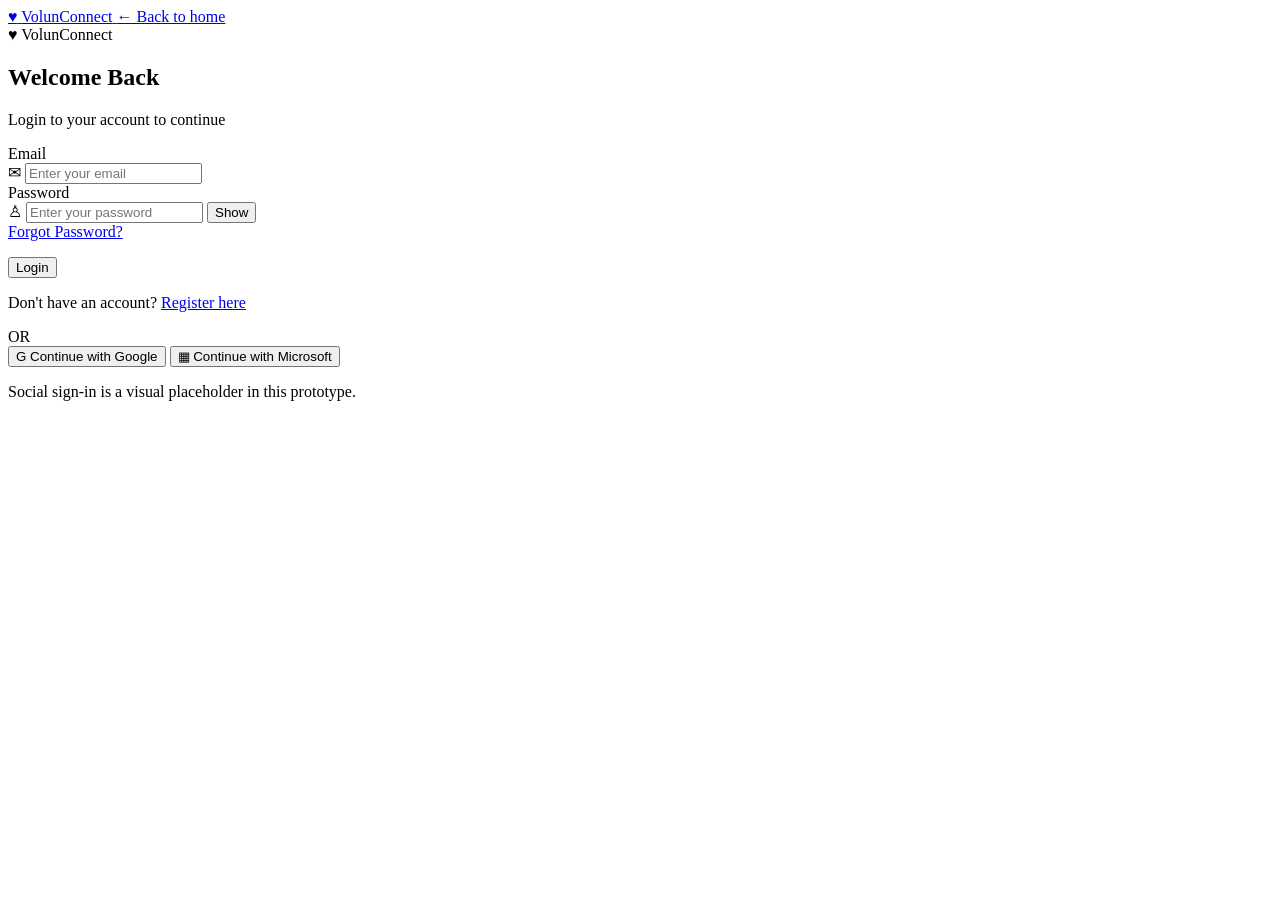
==== admin-applications.html @ 62a3d084 "Add files via upload" ====
<!DOCTYPE html>
<html lang="en">
<head>
  <meta charset="UTF-8">
  <meta name="viewport" content="width=device-width, initial-scale=1.0">
  <title>Manage Applications | VolunConnect</title>
  <link rel="icon" href="https://api.iconify.design/lucide/clipboard-check.svg?color=%237c3aed" type="image/svg+xml">

  <link rel="stylesheet" href="css/style.css">
  <link rel="stylesheet" href="css/dashboard.css">
  <link rel="stylesheet" href="css/admin.css">

  <script src="storage.js" defer></script>
  <script src="script.js" defer></script>
</head>

<body class="dashboard-body admin-dashboard">
  <div class="dashboard-layout">
    <aside class="sidebar" id="admin-sidebar">
      <a href="index.html" class="brand sidebar-brand">
        <span class="brand-icon" aria-hidden="true">♥</span>
        <span>VolunConnect</span>
      </a>

      <p class="sidebar-label">ADMINISTRATION</p>

      <nav class="sidebar-nav" aria-label="Admin navigation">
        <a href="admin.html" class="sidebar-link">▦ Dashboard</a>
        <a href="manage-volunteers.html" class="sidebar-link">♙ Manage Volunteers</a>
        <a href="manage-events.html" class="sidebar-link">▤ Manage Events</a>
        <a href="admin-applications.html" class="sidebar-link active">▧ Applications</a>
        <a href="reports.html" class="sidebar-link">▥ Reports</a>
        <a href="notifications.html" class="sidebar-link">♧ Notifications</a>
      </nav>

      <div class="sidebar-bottom">
        <a href="login.html" class="sidebar-link" data-logout>↪ Logout</a>
      </div>
    </aside>

    <main class="dashboard-main">
      <header class="dashboard-topbar">
        <button
          type="button"
          class="sidebar-toggle"
          id="admin-menu-toggle"
          aria-label="Toggle sidebar"
          aria-controls="admin-sidebar"
          aria-expanded="false"
        >☰</button>
        <div class="topbar-spacer"></div>
        <span id="admin-name">Administrator</span>
      </header>

      <div class="dashboard-content">
        <section class="dashboard-section">
          <h1>Volunteer Applications</h1>
          <p>Review applications submitted for all volunteer events.</p>
        </section>

        <section class="dashboard-stats admin-stats">
          <article class="metric-card">
            <div>
              <span class="metric-label">Total Applications</span>
              <strong class="metric-value" id="all-applications-total">0</strong>
            </div>
          </article>

          <article class="metric-card">
            <div>
              <span class="metric-label">Pending</span>
              <strong class="metric-value" id="all-applications-pending">0</strong>
            </div>
          </article>

          <article class="metric-card">
            <div>
              <span class="metric-label">Approved</span>
              <strong class="metric-value" id="all-applications-approved">0</strong>
            </div>
          </article>

          <article class="metric-card">
            <div>
              <span class="metric-label">Rejected</span>
              <strong class="metric-value" id="all-applications-rejected">0</strong>
            </div>
          </article>
        </section>

        <section class="dashboard-section">
          <div class="dashboard-section-heading">
            <div>
              <h2>All Applications</h2>
              <p>Approve or reject applications that are awaiting review.</p>
            </div>
          </div>

          <div class="table-wrapper">
            <table class="data-table">
              <thead>
                <tr>
                  <th>Volunteer</th>
                  <th>Event</th>
                  <th>Applied On</th>
                  <th>Status</th>
                  <th>Actions</th>
                </tr>
              </thead>
              <tbody id="admin-all-applications">
                <tr>
                  <td colspan="5">Loading applications...</td>
                </tr>
              </tbody>
            </table>
          </div>

          <p id="admin-applications-message" role="status" aria-live="polite"></p>
        </section>
      </div>

      <footer class="dashboard-footer">
        <p>© <span id="current-year"></span> VolunConnect</p>
      </footer>
    </main>
  </div>
</body>
</html>
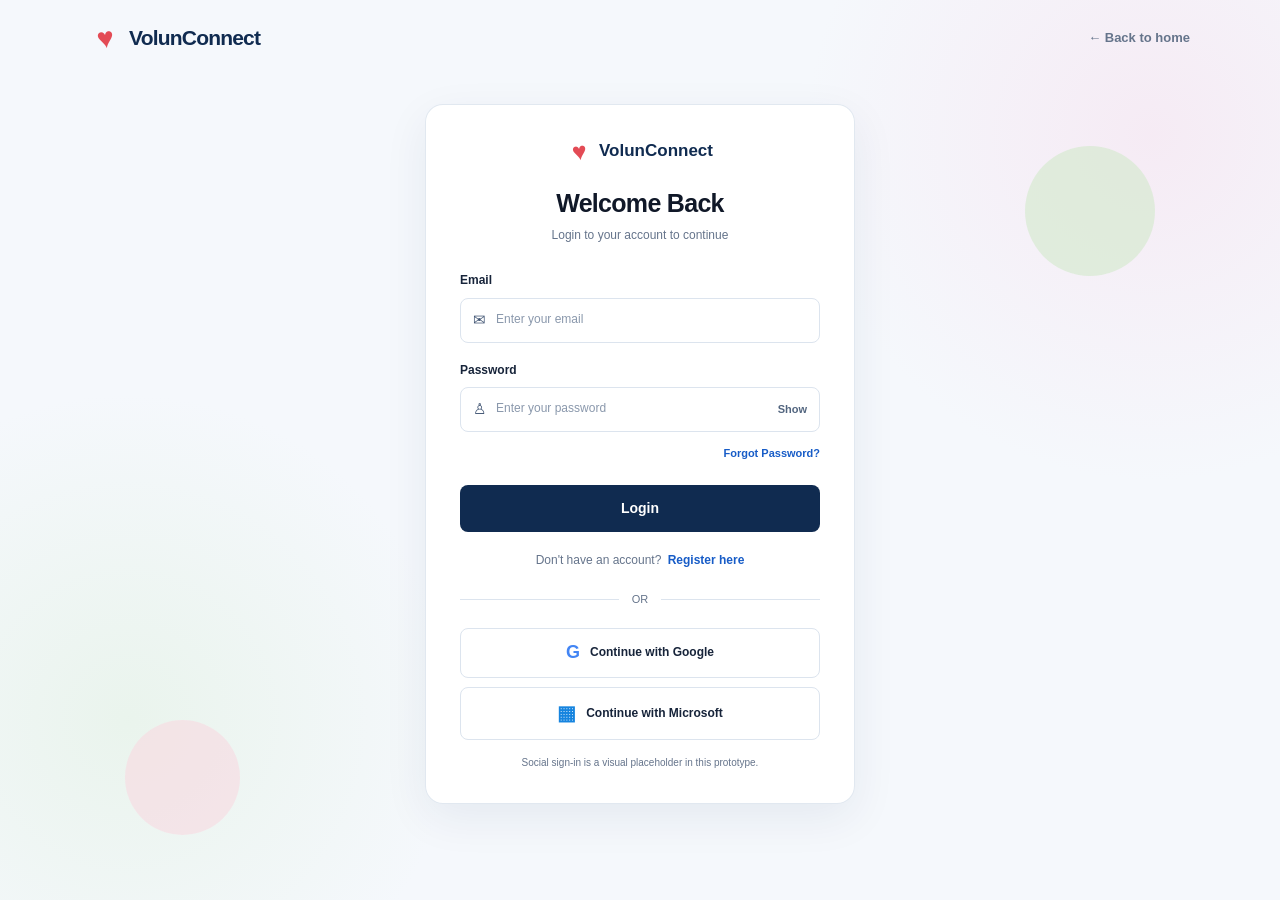
==== commit 9db50595: "Initial commit - VolunConnect project" ====
--- a/admin-applications.html
+++ b/admin-applications.html
@@ -1,129 +1,129 @@
-
-<!DOCTYPE html>
-<html lang="en">
-<head>
-  <meta charset="UTF-8">
-  <meta name="viewport" content="width=device-width, initial-scale=1.0">
-  <title>Manage Applications | VolunConnect</title>
-  <link rel="icon" href="https://api.iconify.design/lucide/clipboard-check.svg?color=%237c3aed" type="image/svg+xml">
-
-  <link rel="stylesheet" href="css/style.css">
-  <link rel="stylesheet" href="css/dashboard.css">
-  <link rel="stylesheet" href="css/admin.css">
-
-  <script src="storage.js" defer></script>
-  <script src="script.js" defer></script>
-</head>
-
-<body class="dashboard-body admin-dashboard">
-  <div class="dashboard-layout">
-    <aside class="sidebar" id="admin-sidebar">
-      <a href="index.html" class="brand sidebar-brand">
-        <span class="brand-icon" aria-hidden="true">♥</span>
-        <span>VolunConnect</span>
-      </a>
-
-      <p class="sidebar-label">ADMINISTRATION</p>
-
-      <nav class="sidebar-nav" aria-label="Admin navigation">
-        <a href="admin.html" class="sidebar-link">▦ Dashboard</a>
-        <a href="manage-volunteers.html" class="sidebar-link">♙ Manage Volunteers</a>
-        <a href="manage-events.html" class="sidebar-link">▤ Manage Events</a>
-        <a href="admin-applications.html" class="sidebar-link active">▧ Applications</a>
-        <a href="reports.html" class="sidebar-link">▥ Reports</a>
-        <a href="notifications.html" class="sidebar-link">♧ Notifications</a>
-      </nav>
-
-      <div class="sidebar-bottom">
-        <a href="login.html" class="sidebar-link" data-logout>↪ Logout</a>
-      </div>
-    </aside>
-
-    <main class="dashboard-main">
-      <header class="dashboard-topbar">
-        <button
-          type="button"
-          class="sidebar-toggle"
-          id="admin-menu-toggle"
-          aria-label="Toggle sidebar"
-          aria-controls="admin-sidebar"
-          aria-expanded="false"
-        >☰</button>
-        <div class="topbar-spacer"></div>
-        <span id="admin-name">Administrator</span>
-      </header>
-
-      <div class="dashboard-content">
-        <section class="dashboard-section">
-          <h1>Volunteer Applications</h1>
-          <p>Review applications submitted for all volunteer events.</p>
-        </section>
-
-        <section class="dashboard-stats admin-stats">
-          <article class="metric-card">
-            <div>
-              <span class="metric-label">Total Applications</span>
-              <strong class="metric-value" id="all-applications-total">0</strong>
-            </div>
-          </article>
-
-          <article class="metric-card">
-            <div>
-              <span class="metric-label">Pending</span>
-              <strong class="metric-value" id="all-applications-pending">0</strong>
-            </div>
-          </article>
-
-          <article class="metric-card">
-            <div>
-              <span class="metric-label">Approved</span>
-              <strong class="metric-value" id="all-applications-approved">0</strong>
-            </div>
-          </article>
-
-          <article class="metric-card">
-            <div>
-              <span class="metric-label">Rejected</span>
-              <strong class="metric-value" id="all-applications-rejected">0</strong>
-            </div>
-          </article>
-        </section>
-
-        <section class="dashboard-section">
-          <div class="dashboard-section-heading">
-            <div>
-              <h2>All Applications</h2>
-              <p>Approve or reject applications that are awaiting review.</p>
-            </div>
-          </div>
-
-          <div class="table-wrapper">
-            <table class="data-table">
-              <thead>
-                <tr>
-                  <th>Volunteer</th>
-                  <th>Event</th>
-                  <th>Applied On</th>
-                  <th>Status</th>
-                  <th>Actions</th>
-                </tr>
-              </thead>
-              <tbody id="admin-all-applications">
-                <tr>
-                  <td colspan="5">Loading applications...</td>
-                </tr>
-              </tbody>
-            </table>
-          </div>
-
-          <p id="admin-applications-message" role="status" aria-live="polite"></p>
-        </section>
-      </div>
-
-      <footer class="dashboard-footer">
-        <p>© <span id="current-year"></span> VolunConnect</p>
-      </footer>
-    </main>
-  </div>
-</body>
-</html>
+
+<!DOCTYPE html>
+<html lang="en">
+<head>
+  <meta charset="UTF-8">
+  <meta name="viewport" content="width=device-width, initial-scale=1.0">
+  <title>Manage Applications | VolunConnect</title>
+  <link rel="icon" href="https://api.iconify.design/lucide/clipboard-check.svg?color=%237c3aed" type="image/svg+xml">
+
+  <link rel="stylesheet" href="css/style.css">
+  <link rel="stylesheet" href="css/dashboard.css">
+  <link rel="stylesheet" href="css/admin.css">
+
+  <script src="storage.js" defer></script>
+  <script src="script.js" defer></script>
+</head>
+
+<body class="dashboard-body admin-dashboard">
+  <div class="dashboard-layout">
+    <aside class="sidebar" id="admin-sidebar">
+      <a href="index.html" class="brand sidebar-brand">
+        <span class="brand-icon" aria-hidden="true">♥</span>
+        <span>VolunConnect</span>
+      </a>
+
+      <p class="sidebar-label">ADMINISTRATION</p>
+
+      <nav class="sidebar-nav" aria-label="Admin navigation">
+        <a href="admin.html" class="sidebar-link">▦ Dashboard</a>
+        <a href="manage-volunteers.html" class="sidebar-link">♙ Manage Volunteers</a>
+        <a href="manage-events.html" class="sidebar-link">▤ Manage Events</a>
+        <a href="admin-applications.html" class="sidebar-link active">▧ Applications</a>
+        <a href="reports.html" class="sidebar-link">▥ Reports</a>
+        <a href="notifications.html" class="sidebar-link">♧ Notifications</a>
+      </nav>
+
+      <div class="sidebar-bottom">
+        <a href="login.html" class="sidebar-link" data-logout>↪ Logout</a>
+      </div>
+    </aside>
+
+    <main class="dashboard-main">
+      <header class="dashboard-topbar">
+        <button
+          type="button"
+          class="sidebar-toggle"
+          id="admin-menu-toggle"
+          aria-label="Toggle sidebar"
+          aria-controls="admin-sidebar"
+          aria-expanded="false"
+        >☰</button>
+        <div class="topbar-spacer"></div>
+        <span id="admin-name">Administrator</span>
+      </header>
+
+      <div class="dashboard-content">
+        <section class="dashboard-section">
+          <h1>Volunteer Applications</h1>
+          <p>Review applications submitted for all volunteer events.</p>
+        </section>
+
+        <section class="dashboard-stats admin-stats">
+          <article class="metric-card">
+            <div>
+              <span class="metric-label">Total Applications</span>
+              <strong class="metric-value" id="all-applications-total">0</strong>
+            </div>
+          </article>
+
+          <article class="metric-card">
+            <div>
+              <span class="metric-label">Pending</span>
+              <strong class="metric-value" id="all-applications-pending">0</strong>
+            </div>
+          </article>
+
+          <article class="metric-card">
+            <div>
+              <span class="metric-label">Approved</span>
+              <strong class="metric-value" id="all-applications-approved">0</strong>
+            </div>
+          </article>
+
+          <article class="metric-card">
+            <div>
+              <span class="metric-label">Rejected</span>
+              <strong class="metric-value" id="all-applications-rejected">0</strong>
+            </div>
+          </article>
+        </section>
+
+        <section class="dashboard-section">
+          <div class="dashboard-section-heading">
+            <div>
+              <h2>All Applications</h2>
+              <p>Approve or reject applications that are awaiting review.</p>
+            </div>
+          </div>
+
+          <div class="table-wrapper">
+            <table class="data-table">
+              <thead>
+                <tr>
+                  <th>Volunteer</th>
+                  <th>Event</th>
+                  <th>Applied On</th>
+                  <th>Status</th>
+                  <th>Actions</th>
+                </tr>
+              </thead>
+              <tbody id="admin-all-applications">
+                <tr>
+                  <td colspan="5">Loading applications...</td>
+                </tr>
+              </tbody>
+            </table>
+          </div>
+
+          <p id="admin-applications-message" role="status" aria-live="polite"></p>
+        </section>
+      </div>
+
+      <footer class="dashboard-footer">
+        <p>© <span id="current-year"></span> VolunConnect</p>
+      </footer>
+    </main>
+  </div>
+</body>
+</html>
--- a/css/style.css
+++ b/css/style.css
@@ -0,0 +1,1556 @@
+
+/* =========================================
+   1. DESIGN VARIABLES AND RESET
+========================================= */
+
+:root {
+  --primary: #102b50;
+  --primary-dark: #0a1f3c;
+  --primary-light: #e9f1fb;
+
+  --background: #ffffff;
+  --background-soft: #f6f8fc;
+  --surface: #ffffff;
+
+  --text: #17243a;
+  --text-muted: #65748b;
+
+  --border: #dce4ee;
+
+  --green: #198754;
+  --green-soft: #e5f6e9;
+
+  --purple: #6554d9;
+  --purple-soft: #eeeaff;
+
+  --orange: #c77818;
+  --orange-soft: #fff0db;
+
+  --radius-sm: 8px;
+  --radius-md: 14px;
+  --radius-lg: 24px;
+
+  --shadow-card: 0 8px 28px rgba(16, 43, 80, 0.06);
+  --shadow-hover: 0 14px 35px rgba(16, 43, 80, 0.12);
+
+  --container-width: 1200px;
+}
+
+* {
+  box-sizing: border-box;
+}
+
+html {
+  scroll-behavior: smooth;
+  scroll-padding-top: 90px;
+}
+
+body {
+  margin: 0;
+  font-family: "DM Sans", Arial, sans-serif;
+  font-size: 15px;
+  line-height: 1.65;
+  color: var(--text);
+  background: var(--background);
+}
+
+img {
+  display: block;
+  max-width: 100%;
+}
+
+a {
+  color: inherit;
+  text-decoration: none;
+}
+
+button {
+  font: inherit;
+}
+
+button,
+a {
+  -webkit-tap-highlight-color: transparent;
+}
+
+button:focus-visible,
+a:focus-visible {
+  outline: 3px solid #6ca7ff;
+  outline-offset: 4px;
+}
+
+h1,
+h2,
+h3,
+p {
+  margin-top: 0;
+}
+
+h1,
+h2,
+h3 {
+  font-family: "Manrope", Arial, sans-serif;
+  line-height: 1.25;
+}
+
+p {
+  color: var(--text-muted);
+}
+
+.container {
+  width: min(var(--container-width), 90%);
+  margin-inline: auto;
+}
+
+.section {
+  padding-block: 90px;
+}
+
+
+/* =========================================
+   2. BUTTONS
+========================================= */
+
+.btn {
+  display: inline-flex;
+  align-items: center;
+  justify-content: center;
+  gap: 10px;
+
+  min-height: 46px;
+  padding: 11px 20px;
+
+  border: 1px solid transparent;
+  border-radius: var(--radius-sm);
+
+  font-size: 14px;
+  font-weight: 700;
+
+  transition:
+    background 0.2s ease,
+    color 0.2s ease,
+    border-color 0.2s ease,
+    transform 0.2s ease,
+    box-shadow 0.2s ease;
+}
+
+.btn:hover {
+  transform: translateY(-2px);
+}
+
+.btn-primary {
+  background: var(--primary);
+  color: #ffffff;
+}
+
+.btn-primary:hover {
+  background: var(--primary-dark);
+  box-shadow: 0 7px 18px rgba(16, 43, 80, 0.16);
+}
+
+.btn-outline {
+  background: transparent;
+  color: var(--primary);
+  border-color: #b9c7d9;
+}
+
+.btn-outline:hover {
+  background: var(--primary-light);
+  border-color: var(--primary);
+}
+
+.btn-small {
+  min-height: 39px;
+  padding: 8px 20px;
+  font-size: 13px;
+}
+
+.btn-light {
+  background: #ffffff;
+  color: var(--primary);
+  white-space: nowrap;
+}
+
+.btn-light:hover {
+  background: #edf4ff;
+}
+
+
+/* =========================================
+   3. NAVIGATION BAR
+========================================= */
+
+.site-header {
+  position: sticky;
+  top: 0;
+  z-index: 100;
+
+  background: rgba(255, 255, 255, 0.96);
+  border-bottom: 1px solid rgba(220, 228, 238, 0.8);
+  backdrop-filter: blur(14px);
+}
+
+.navbar {
+  min-height: 76px;
+
+  display: flex;
+  align-items: center;
+  justify-content: space-between;
+  gap: 28px;
+}
+
+.brand {
+  display: inline-flex;
+  align-items: center;
+  gap: 9px;
+
+  flex-shrink: 0;
+
+  font-family: "Manrope", Arial, sans-serif;
+  font-size: 21px;
+  font-weight: 800;
+  letter-spacing: -0.8px;
+  color: var(--primary);
+}
+
+.brand-icon {
+  display: inline-flex;
+  align-items: center;
+  justify-content: center;
+
+  width: 30px;
+  height: 30px;
+
+  color: #e34b55;
+  font-size: 29px;
+  line-height: 1;
+  transform: rotate(-8deg);
+}
+
+.nav-links {
+  display: flex;
+  align-items: center;
+  gap: 27px;
+}
+
+.nav-link {
+  position: relative;
+  padding-block: 8px;
+
+  color: #39485e;
+  font-size: 13px;
+  font-weight: 600;
+
+  transition: color 0.2s ease;
+}
+
+.nav-link:hover,
+.nav-link.active {
+  color: var(--primary);
+}
+
+.nav-link.active::after {
+  content: "";
+  position: absolute;
+  right: 0;
+  bottom: 0;
+  left: 0;
+
+  height: 2px;
+  background: var(--primary);
+  border-radius: 2px;
+}
+
+.nav-actions {
+  display: flex;
+  align-items: center;
+  gap: 10px;
+  margin-left: 5px;
+}
+
+.menu-toggle {
+  display: none;
+
+  width: 42px;
+  height: 42px;
+
+  align-items: center;
+  justify-content: center;
+  flex-direction: column;
+  gap: 5px;
+
+  border: 1px solid var(--border);
+  border-radius: 10px;
+  background: white;
+  cursor: pointer;
+}
+
+.menu-toggle span {
+  display: block;
+  width: 19px;
+  height: 2px;
+
+  border-radius: 2px;
+  background: var(--primary);
+}
+
+
+/* =========================================
+   4. HERO SECTION
+========================================= */
+
+.hero {
+  position: relative;
+  overflow: hidden;
+
+  padding-top: 65px;
+  padding-bottom: 70px;
+
+  background:
+    radial-gradient(
+      circle at 88% 15%,
+      rgba(245, 225, 242, 0.58),
+      transparent 24%
+    ),
+    linear-gradient(135deg, #ffffff 30%, #fbf9fc 100%);
+}
+
+.hero-grid {
+  display: grid;
+  grid-template-columns: 1fr 1fr;
+  align-items: center;
+  gap: 55px;
+}
+
+.hero-content {
+  position: relative;
+  z-index: 2;
+}
+
+.eyebrow {
+  display: inline-block;
+  margin-bottom: 15px;
+
+  color: var(--primary);
+  font-size: 11px;
+  font-weight: 700;
+  letter-spacing: 1.5px;
+}
+
+.hero h1 {
+  max-width: 620px;
+  margin-bottom: 22px;
+
+  color: var(--primary);
+  font-size: clamp(36px, 4.1vw, 56px);
+  font-weight: 800;
+  letter-spacing: -2.2px;
+  line-height: 1.13;
+}
+
+.hero h1 span {
+  display: block;
+}
+
+.hero-description {
+  max-width: 470px;
+  margin-bottom: 27px;
+
+  font-size: 16px;
+  line-height: 1.8;
+}
+
+.hero-actions {
+  display: flex;
+  align-items: center;
+  flex-wrap: wrap;
+  gap: 13px;
+}
+
+.hero-note {
+  display: flex;
+  align-items: center;
+  gap: 9px;
+  margin-top: 26px;
+
+  color: var(--text-muted);
+  font-size: 12px;
+}
+
+.note-dot {
+  width: 8px;
+  height: 8px;
+
+  background: var(--green);
+  border-radius: 50%;
+}
+
+.hero-visual {
+  position: relative;
+  min-width: 0;
+  padding: 10px 0 45px;
+}
+
+.hero-image-wrap {
+  position: relative;
+  z-index: 1;
+
+  overflow: hidden;
+
+  width: 100%;
+  aspect-ratio: 1.12 / 1;
+
+  border-radius: 48% 48% 45% 20% / 35% 40% 50% 40%;
+  background: #e9f1e6;
+  box-shadow: var(--shadow-card);
+}
+
+.hero-image {
+  width: 100%;
+  height: 100%;
+  object-fit: cover;
+  object-position: center;
+}
+
+.hero-decoration {
+  position: absolute;
+  border-radius: 50%;
+  pointer-events: none;
+}
+
+.decoration-one {
+  top: -12px;
+  right: -8px;
+
+  width: 135px;
+  height: 135px;
+
+  background: rgba(219, 235, 211, 0.75);
+}
+
+.decoration-two {
+  bottom: 12px;
+  left: -20px;
+
+  width: 125px;
+  height: 125px;
+
+  background: rgba(245, 225, 242, 0.8);
+}
+
+.floating-card {
+  position: absolute;
+  z-index: 2;
+  right: -8px;
+  bottom: 35px;
+
+  display: flex;
+  align-items: center;
+  gap: 12px;
+
+  padding: 14px 19px;
+
+  background: rgba(255, 255, 255, 0.96);
+  border: 1px solid rgba(220, 228, 238, 0.8);
+  border-radius: 14px;
+  box-shadow: var(--shadow-hover);
+}
+
+.floating-icon {
+  display: grid;
+  place-items: center;
+
+  width: 38px;
+  height: 38px;
+
+  background: #ffe9eb;
+  border-radius: 12px;
+
+  color: #df4958;
+  font-size: 22px;
+}
+
+.floating-card strong,
+.floating-card span {
+  display: block;
+}
+
+.floating-card strong {
+  font-family: "Manrope", Arial, sans-serif;
+  font-size: 13px;
+}
+
+.floating-card span {
+  color: var(--text-muted);
+  font-size: 12px;
+}
+
+.hero-caption {
+  position: absolute;
+  right: 0;
+  bottom: 0;
+
+  color: var(--primary);
+  font-size: 12px;
+  font-style: italic;
+}
+
+
+/* =========================================
+   5. STATISTICS
+========================================= */
+
+.stats-section {
+  padding-block: 30px 25px;
+  background: #ffffff;
+  border-top: 1px solid #edf0f5;
+  border-bottom: 1px solid #edf0f5;
+}
+
+.stats-grid {
+  display: grid;
+  grid-template-columns: repeat(4, 1fr);
+  gap: 25px;
+}
+
+.stat-item {
+  display: flex;
+  flex-direction: column;
+  gap: 1px;
+}
+
+.stat-number {
+  font-family: "Manrope", Arial, sans-serif;
+  font-size: 29px;
+  font-weight: 800;
+  letter-spacing: -1px;
+  color: var(--primary);
+}
+
+.stat-label {
+  color: var(--text-muted);
+  font-size: 13px;
+}
+
+.demo-note {
+  margin: 16px auto 0;
+  font-size: 10px;
+  text-align: center;
+}
+
+
+/* =========================================
+   6. ABOUT SECTION
+========================================= */
+
+.about-section {
+  background: #ffffff;
+}
+
+.about-grid {
+  display: grid;
+  grid-template-columns: 0.95fr 1fr;
+  align-items: center;
+  gap: 80px;
+}
+
+.about-image-wrap {
+  position: relative;
+  padding: 0 15px 20px 0;
+}
+
+.about-image-wrap::before {
+  content: "";
+  position: absolute;
+  z-index: 0;
+
+  top: 25px;
+  right: 0;
+  bottom: 0;
+  left: 35px;
+
+  background: #e7f2e7;
+  border-radius: var(--radius-lg);
+}
+
+.about-image-wrap img {
+  position: relative;
+  z-index: 1;
+
+  width: 100%;
+  aspect-ratio: 1 / 1.02;
+  object-fit: cover;
+
+  border-radius: var(--radius-lg);
+}
+
+.image-label {
+  position: absolute;
+  z-index: 2;
+  left: 15px;
+  bottom: 38px;
+
+  display: flex;
+  align-items: center;
+  gap: 10px;
+
+  padding: 12px 17px;
+
+  background: #ffffff;
+  border-radius: 10px;
+  box-shadow: var(--shadow-card);
+
+  color: var(--primary);
+  font-size: 12px;
+  font-weight: 700;
+}
+
+.label-icon {
+  color: var(--green);
+  font-size: 19px;
+}
+
+.about-content h2,
+.section-heading h2 {
+  margin-bottom: 20px;
+
+  color: var(--primary);
+  font-size: clamp(29px, 3.1vw, 42px);
+  font-weight: 800;
+  letter-spacing: -1.4px;
+}
+
+.text-accent,
+.section-heading h2 span {
+  color: var(--green);
+}
+
+.about-content > p {
+  margin-bottom: 28px;
+  line-height: 1.85;
+}
+
+.value-list {
+  display: grid;
+  gap: 20px;
+  margin-bottom: 28px;
+}
+
+.value-item {
+  display: flex;
+  align-items: flex-start;
+  gap: 13px;
+}
+
+.check-icon {
+  display: grid;
+  place-items: center;
+
+  flex-shrink: 0;
+  width: 29px;
+  height: 29px;
+
+  color: var(--green);
+  background: var(--green-soft);
+  border-radius: 50%;
+
+  font-size: 15px;
+  font-weight: 800;
+}
+
+.value-item h3 {
+  margin-bottom: 4px;
+  font-size: 15px;
+}
+
+.value-item p {
+  margin-bottom: 0;
+  font-size: 13px;
+}
+
+.text-link,
+.card-link {
+  display: inline-flex;
+  align-items: center;
+  gap: 9px;
+
+  color: var(--primary);
+  font-size: 13px;
+  font-weight: 700;
+
+  transition: gap 0.2s ease;
+}
+
+.text-link:hover,
+.card-link:hover {
+  gap: 14px;
+}
+
+
+/* =========================================
+   7. OPPORTUNITIES
+========================================= */
+
+.opportunities-section {
+  background: var(--background-soft);
+}
+
+.section-heading {
+  display: flex;
+  align-items: flex-end;
+  justify-content: space-between;
+  gap: 25px;
+  margin-bottom: 35px;
+}
+
+.section-heading h2 {
+  margin-bottom: 12px;
+}
+
+.section-heading p {
+  max-width: 540px;
+  margin-bottom: 0;
+}
+
+.view-all {
+  flex-shrink: 0;
+}
+
+.opportunity-grid {
+  display: grid;
+  grid-template-columns: repeat(3, minmax(0, 1fr));
+  gap: 22px;
+}
+
+.opportunity-card {
+  overflow: hidden;
+  min-width: 0;
+
+  background: #ffffff;
+  border: 1px solid var(--border);
+  border-radius: var(--radius-md);
+
+  box-shadow: var(--shadow-card);
+
+  transition:
+    transform 0.25s ease,
+    box-shadow 0.25s ease;
+}
+
+.opportunity-card:hover {
+  transform: translateY(-5px);
+  box-shadow: var(--shadow-hover);
+}
+
+.opportunity-image {
+  position: relative;
+  overflow: hidden;
+  aspect-ratio: 1.75 / 1;
+  background: #e6ebf1;
+}
+
+.opportunity-image img {
+  width: 100%;
+  height: 100%;
+  object-fit: cover;
+
+  transition: transform 0.35s ease;
+}
+
+.opportunity-card:hover .opportunity-image img {
+  transform: scale(1.04);
+}
+
+.category-tag {
+  position: absolute;
+  left: 13px;
+  bottom: 12px;
+
+  display: inline-flex;
+  align-items: center;
+
+  padding: 5px 10px;
+  border-radius: 6px;
+
+  font-size: 10px;
+  font-weight: 700;
+}
+
+.tag-green {
+  color: #167447;
+  background: #e2f7e8;
+}
+
+.tag-purple {
+  color: #5946c5;
+  background: #eeeaff;
+}
+
+.tag-orange {
+  color: #a75a08;
+  background: #fff0d9;
+}
+
+.opportunity-content {
+  padding: 20px;
+}
+
+.opportunity-content h3 {
+  margin-bottom: 10px;
+  font-size: 17px;
+}
+
+.opportunity-content > p {
+  min-height: 72px;
+  margin-bottom: 17px;
+  font-size: 13px;
+  line-height: 1.75;
+}
+
+.opportunity-meta {
+  display: flex;
+  align-items: center;
+  gap: 9px;
+
+  margin-bottom: 10px;
+
+  color: #53647b;
+  font-size: 11px;
+}
+
+.opportunity-meta span {
+  color: var(--primary);
+  font-size: 15px;
+}
+
+.card-link {
+  display: flex;
+  justify-content: space-between;
+
+  margin-top: 19px;
+  padding-top: 14px;
+
+  border-top: 1px solid #edf0f5;
+}
+
+
+/* =========================================
+   8. CALL TO ACTION
+========================================= */
+
+.cta-section {
+  padding-block: 58px;
+  background:
+    radial-gradient(
+      circle at 95% 15%,
+      rgba(255, 255, 255, 0.12),
+      transparent 25%
+    ),
+    var(--primary);
+}
+
+.cta-content {
+  display: flex;
+  align-items: center;
+  justify-content: space-between;
+  gap: 30px;
+}
+
+.cta-eyebrow {
+  color: #c5d9f5;
+}
+
+.cta-content h2 {
+  margin-bottom: 10px;
+  color: #ffffff;
+  font-size: clamp(27px, 3vw, 37px);
+  letter-spacing: -1px;
+}
+
+.cta-content p {
+  max-width: 600px;
+  margin-bottom: 0;
+  color: #d1dcec;
+  font-size: 14px;
+}
+
+.cta-content .btn {
+  flex-shrink: 0;
+}
+
+
+/* =========================================
+   9. FOOTER
+========================================= */
+
+.site-footer {
+  padding-top: 55px;
+  background: #ffffff;
+}
+
+.footer-grid {
+  display: grid;
+  grid-template-columns: 1.6fr 1fr 1.2fr 1fr;
+  gap: 45px;
+  padding-bottom: 40px;
+}
+
+.footer-brand .brand {
+  margin-bottom: 17px;
+}
+
+.footer-brand > p {
+  max-width: 280px;
+  font-size: 13px;
+  line-height: 1.8;
+}
+
+.footer-column {
+  display: flex;
+  flex-direction: column;
+  align-items: flex-start;
+  gap: 10px;
+}
+
+.footer-column h3 {
+  margin-bottom: 6px;
+  font-size: 14px;
+}
+
+.footer-column a,
+.footer-column p {
+  margin-bottom: 0;
+  color: var(--text-muted);
+  font-size: 12px;
+}
+
+.footer-column a:hover {
+  color: var(--primary);
+}
+
+.footer-bottom {
+  display: flex;
+  align-items: center;
+  justify-content: space-between;
+  gap: 20px;
+
+  padding-block: 20px;
+  border-top: 1px solid var(--border);
+}
+
+.footer-bottom p {
+  margin-bottom: 0;
+  font-size: 11px;
+}
+
+.heart {
+  color: #e34b55;
+}
+
+
+/* =========================================
+   10. TABLET RESPONSIVENESS
+========================================= */
+
+@media (max-width: 1000px) {
+
+  .navbar {
+    gap: 18px;
+  }
+
+  .nav-links {
+    gap: 17px;
+  }
+
+  .brand {
+    font-size: 19px;
+  }
+
+  .hero-grid {
+    gap: 35px;
+  }
+
+  .hero h1 {
+    font-size: clamp(34px, 4.5vw, 46px);
+  }
+
+  .about-grid {
+    gap: 45px;
+  }
+
+  .opportunity-grid {
+    gap: 15px;
+  }
+
+  .opportunity-content {
+    padding: 16px;
+  }
+
+  .footer-grid {
+    gap: 25px;
+  }
+}
+
+
+/* =========================================
+   11. MOBILE NAVIGATION AND LAYOUT
+========================================= */
+
+@media (max-width: 760px) {
+
+  .section {
+    padding-block: 60px;
+  }
+
+  .navbar {
+    min-height: 70px;
+    flex-wrap: wrap;
+  }
+
+  .menu-toggle {
+    display: flex;
+  }
+
+  .nav-links {
+    display: none;
+
+    width: 100%;
+    flex-direction: column;
+    align-items: stretch;
+    gap: 5px;
+
+    padding: 0 0 20px;
+  }
+
+  .nav-links.open {
+    display: flex;
+  }
+
+  .nav-link {
+    padding: 10px 12px;
+    border-radius: 7px;
+  }
+
+  .nav-link:hover,
+  .nav-link.active {
+    background: var(--primary-light);
+  }
+
+  .nav-link.active::after {
+    display: none;
+  }
+
+  .nav-actions {
+    display: grid;
+    grid-template-columns: 1fr 1fr;
+    gap: 10px;
+    margin: 8px 0 0;
+  }
+
+  .hero {
+    padding-top: 45px;
+    padding-bottom: 45px;
+  }
+
+  .hero-grid {
+    grid-template-columns: 1fr;
+    gap: 30px;
+  }
+
+  .hero-content {
+    max-width: 600px;
+  }
+
+  .hero h1 {
+    max-width: 560px;
+    font-size: clamp(36px, 8vw, 52px);
+    letter-spacing: -1.6px;
+  }
+
+  .hero-description {
+    font-size: 15px;
+  }
+
+  .hero-visual {
+    width: 100%;
+    max-width: 540px;
+    margin-inline: auto;
+    padding-right: 5px;
+  }
+
+  .hero-image-wrap {
+    aspect-ratio: 1.2 / 1;
+  }
+
+  .floating-card {
+    right: 0;
+  }
+
+  .stats-grid {
+    grid-template-columns: repeat(2, minmax(0, 1fr));
+    row-gap: 24px;
+  }
+
+  .stat-number {
+    font-size: 26px;
+  }
+
+  .about-grid {
+    grid-template-columns: 1fr;
+    gap: 38px;
+  }
+
+  .about-image-wrap {
+    max-width: 500px;
+  }
+
+  .about-content h2,
+  .section-heading h2 {
+    font-size: 34px;
+  }
+
+  .section-heading {
+    align-items: flex-start;
+    flex-direction: column;
+    gap: 20px;
+  }
+
+  .opportunity-grid {
+    grid-template-columns: repeat(2, minmax(0, 1fr));
+  }
+
+  .opportunity-content > p {
+    min-height: 0;
+  }
+
+  .cta-content {
+    align-items: flex-start;
+    flex-direction: column;
+  }
+
+  .footer-grid {
+    grid-template-columns: repeat(2, minmax(0, 1fr));
+    gap: 30px;
+  }
+}
+
+
+/* =========================================
+   12. SMALL MOBILE SCREENS
+========================================= */
+
+@media (max-width: 480px) {
+
+  .container {
+    width: 91%;
+  }
+
+  .brand {
+    font-size: 19px;
+  }
+
+  .hero h1 {
+    font-size: 36px;
+  }
+
+  .hero-actions {
+    align-items: stretch;
+    flex-direction: column;
+  }
+
+  .hero-actions .btn {
+    width: 100%;
+  }
+
+  .hero-visual {
+    padding-bottom: 48px;
+  }
+
+  .floating-card {
+    right: -2px;
+    bottom: 34px;
+    padding: 10px 13px;
+  }
+
+  .floating-icon {
+    width: 32px;
+    height: 32px;
+  }
+
+  .hero-caption {
+    font-size: 10px;
+  }
+
+  .stats-grid {
+    gap: 20px 12px;
+  }
+
+  .stat-number {
+    font-size: 24px;
+  }
+
+  .stat-label {
+    font-size: 12px;
+  }
+
+  .about-content h2,
+  .section-heading h2 {
+    font-size: 30px;
+  }
+
+  .opportunity-grid {
+    grid-template-columns: 1fr;
+  }
+
+  .opportunity-image {
+    aspect-ratio: 1.8 / 1;
+  }
+
+  .opportunity-content {
+    padding: 20px;
+  }
+
+  .cta-content h2 {
+    font-size: 29px;
+  }
+
+  .footer-grid {
+    grid-template-columns: 1fr 1fr;
+    gap: 28px 18px;
+  }
+
+  .footer-brand {
+    grid-column: 1 / -1;
+  }
+
+  .footer-bottom {
+    align-items: flex-start;
+    flex-direction: column;
+    gap: 7px;
+  }
+}
+
+
+/* =========================================
+   13. REDUCED MOTION ACCESSIBILITY
+========================================= */
+
+@media (prefers-reduced-motion: reduce) {
+
+  html {
+    scroll-behavior: auto;
+  }
+
+  *,
+  *::before,
+  *::after {
+    animation-duration: 0.01ms !important;
+    animation-iteration-count: 1 !important;
+    transition-duration: 0.01ms !important;
+  }
+}
+
+
+/* =========================================
+   DAY 6 - ACCESSIBILITY & RESPONSIVE POLISH
+========================================= */
+
+/* Consistent box sizing */
+*,
+*::before,
+*::after {
+  box-sizing: border-box;
+}
+
+/* Visible keyboard navigation */
+a:focus-visible,
+button:focus-visible,
+input:focus-visible,
+select:focus-visible,
+textarea:focus-visible {
+  outline: 3px solid #2563eb;
+  outline-offset: 3px;
+}
+
+/* Improve disabled button feedback */
+button:disabled,
+input:disabled,
+select:disabled,
+textarea:disabled {
+  cursor: not-allowed;
+  opacity: 0.65;
+}
+
+/* Prevent long content from breaking layouts */
+img,
+video,
+iframe {
+  max-width: 100%;
+}
+
+.dashboard-content,
+.dashboard-section,
+.metric-card {
+  min-width: 0;
+}
+
+.dashboard-content p,
+.dashboard-section p,
+.notification-item,
+.data-table td {
+  overflow-wrap: anywhere;
+}
+
+/* Consistent form control typography */
+input,
+select,
+textarea,
+button {
+  font: inherit;
+}
+
+input,
+select,
+textarea {
+  max-width: 100%;
+}
+
+/* Validation feedback */
+input:invalid:not(:placeholder-shown),
+textarea:invalid:not(:placeholder-shown) {
+  border-color: #dc2626;
+}
+
+input:focus:invalid,
+textarea:focus:invalid {
+  outline-color: #dc2626;
+}
+
+/* Keep tables usable on narrow screens */
+.table-wrapper {
+  max-width: 100%;
+  overflow-x: auto;
+  -webkit-overflow-scrolling: touch;
+}
+
+.data-table {
+  width: 100%;
+  border-collapse: collapse;
+}
+
+.data-table th,
+.data-table td {
+  vertical-align: top;
+}
+
+/* Responsive dashboard statistics */
+@media (max-width: 768px) {
+  .dashboard-stats {
+    grid-template-columns: repeat(2, minmax(0, 1fr));
+  }
+
+  .dashboard-content {
+    padding-left: 16px;
+    padding-right: 16px;
+  }
+
+  .dashboard-section {
+    max-width: 100%;
+  }
+
+  .data-table {
+    min-width: 600px;
+  }
+
+  button,
+  .btn {
+    max-width: 100%;
+  }
+}
+
+@media (max-width: 420px) {
+  .dashboard-stats {
+    grid-template-columns: minmax(0, 1fr);
+  }
+
+  .dashboard-content {
+    padding-left: 12px;
+    padding-right: 12px;
+  }
+}
+
+/* Respect users who prefer less motion */
+@media (prefers-reduced-motion: reduce) {
+  *,
+  *::before,
+  *::after {
+    scroll-behavior: auto !important;
+    animation-duration: 0.01ms !important;
+    animation-iteration-count: 1 !important;
+    transition-duration: 0.01ms !important;
+  }
+}
+
+/* =========================================
+   DAY 7 — RESPONSIVE DESIGN & ACCESSIBILITY
+   ========================================= */
+
+html {
+  scroll-behavior: smooth;
+  -webkit-text-size-adjust: 100%;
+}
+
+body {
+  overflow-wrap: anywhere;
+}
+
+img,
+video,
+canvas,
+svg {
+  max-width: 100%;
+}
+
+input,
+select,
+textarea,
+button {
+  font: inherit;
+}
+
+input,
+select,
+textarea {
+  max-width: 100%;
+}
+
+button,
+a,
+input,
+select,
+textarea {
+  touch-action: manipulation;
+}
+
+button,
+a {
+  -webkit-tap-highlight-color: transparent;
+}
+
+/* Visible keyboard focus */
+:focus-visible {
+  outline: 3px solid #2563eb;
+  outline-offset: 3px;
+}
+
+/* Improve readability */
+p,
+label,
+li {
+  line-height: 1.6;
+}
+
+button,
+.button,
+.btn {
+  min-height: 40px;
+}
+
+/* Tablet */
+@media (max-width: 900px) {
+  .dashboard-container,
+  .dashboard-layout,
+  .admin-layout {
+    grid-template-columns: 1fr;
+  }
+
+  .dashboard-sidebar,
+  .admin-sidebar {
+    width: 100%;
+    position: static;
+  }
+
+  .dashboard-content,
+  .admin-content {
+    min-width: 0;
+    width: 100%;
+  }
+
+  .stats-grid,
+  .dashboard-stats,
+  .report-stats {
+    grid-template-columns: repeat(2, minmax(0, 1fr));
+  }
+}
+
+/* Mobile */
+@media (max-width: 600px) {
+  .container,
+  .dashboard-content,
+  .admin-content,
+  main {
+    max-width: 100%;
+  }
+
+  .page-header,
+  .dashboard-header,
+  .section-header {
+    align-items: flex-start;
+    flex-direction: column;
+    gap: 12px;
+  }
+
+  .stats-grid,
+  .dashboard-stats,
+  .report-stats,
+  .card-grid,
+  .events-grid,
+  .opportunities-grid {
+    grid-template-columns: 1fr;
+  }
+
+  .form-row,
+  .filter-row {
+    grid-template-columns: 1fr;
+  }
+
+  input,
+  select,
+  textarea {
+    width: 100%;
+    box-sizing: border-box;
+  }
+
+  table {
+    display: block;
+    width: 100%;
+    overflow-x: auto;
+    white-space: nowrap;
+  }
+
+  button,
+  .button,
+  .btn {
+    max-width: 100%;
+  }
+
+  h1 {
+    font-size: clamp(1.6rem, 7vw, 2.2rem);
+  }
+
+  h2 {
+    font-size: clamp(1.3rem, 5vw, 1.8rem);
+  }
+}
+
+/* Respect reduced-motion preferences */
+@media (prefers-reduced-motion: reduce) {
+  *,
+  *::before,
+  *::after {
+    scroll-behavior: auto !important;
+    animation-duration: 0.01ms !important;
+    animation-iteration-count: 1 !important;
+    transition-duration: 0.01ms !important;
+  }
+}
--- a/css/dashboard.css
+++ b/css/dashboard.css
@@ -0,0 +1,934 @@
+
+/* =========================================
+   DASHBOARD FOUNDATION
+========================================= */
+
+.dashboard-body {
+  min-height: 100vh;
+  background: #f5f8fc;
+}
+
+.dashboard-layout {
+  display: grid;
+  grid-template-columns: 240px minmax(0, 1fr);
+  min-height: 100vh;
+}
+
+
+/* =========================================
+   SIDEBAR
+========================================= */
+
+.sidebar {
+  position: sticky;
+  top: 0;
+
+  display: flex;
+  flex-direction: column;
+
+  width: 240px;
+  height: 100vh;
+  padding: 24px 15px;
+
+  background: #ffffff;
+  border-right: 1px solid var(--border);
+  overflow-y: auto;
+  z-index: 80;
+}
+
+.sidebar-brand {
+  margin: 0 5px 34px;
+  font-size: 19px;
+}
+
+.sidebar-label {
+  margin: 0 10px 12px;
+
+  color: #8795a8;
+  font-size: 10px;
+  font-weight: 800;
+  letter-spacing: 1.1px;
+}
+
+.sidebar-nav {
+  display: flex;
+  flex-direction: column;
+  gap: 5px;
+}
+
+.sidebar-link {
+  display: flex;
+  align-items: center;
+  gap: 11px;
+
+  min-height: 42px;
+  padding: 10px 11px;
+
+  border-radius: 8px;
+  color: #42516a;
+
+  font-size: 12px;
+  font-weight: 600;
+
+  transition: background 0.2s ease, color 0.2s ease;
+}
+
+.sidebar-link:hover {
+  background: #f0f5fc;
+  color: var(--primary);
+}
+
+.sidebar-link.active {
+  color: #155bc0;
+  background: #e6f0ff;
+}
+
+.sidebar-icon {
+  display: inline-grid;
+  place-items: center;
+
+  flex-shrink: 0;
+  width: 20px;
+
+  font-size: 17px;
+}
+
+.sidebar-bottom {
+  display: flex;
+  flex-direction: column;
+  gap: 5px;
+
+  margin-top: auto;
+  padding-top: 25px;
+}
+
+
+/* =========================================
+   TOPBAR
+========================================= */
+
+.dashboard-main {
+  min-width: 0;
+}
+
+.dashboard-topbar {
+  position: sticky;
+  top: 0;
+  z-index: 50;
+
+  display: flex;
+  align-items: center;
+  gap: 22px;
+
+  min-height: 70px;
+  padding: 12px 30px;
+
+  background: rgba(255, 255, 255, 0.96);
+  border-bottom: 1px solid var(--border);
+  backdrop-filter: blur(12px);
+}
+
+.topbar-spacer {
+  flex: 1;
+}
+
+.topbar-notification {
+  display: grid;
+  place-items: center;
+
+  width: 36px;
+  height: 36px;
+
+  border: 1px solid var(--border);
+  border-radius: 10px;
+
+  color: var(--primary);
+  font-size: 19px;
+}
+
+.topbar-notification:hover {
+  background: var(--primary-light);
+}
+
+.topbar-user {
+  display: flex;
+  align-items: center;
+  gap: 10px;
+}
+
+.avatar {
+  display: grid;
+  place-items: center;
+
+  width: 36px;
+  height: 36px;
+
+  border-radius: 50%;
+  background: #174f4e;
+  color: #ffffff;
+
+  font-size: 13px;
+  font-weight: 800;
+}
+
+.avatar-admin {
+  background: #344c85;
+}
+
+.topbar-user-info {
+  display: flex;
+  flex-direction: column;
+  line-height: 1.5;
+}
+
+.topbar-user-info strong {
+  font-size: 12px;
+}
+
+.topbar-user-info span {
+  color: var(--text-muted);
+  font-size: 10px;
+}
+
+.sidebar-toggle {
+  display: none;
+
+  width: 38px;
+  height: 38px;
+
+  background: #ffffff;
+  border: 1px solid var(--border);
+  border-radius: 8px;
+
+  color: var(--primary);
+  font-size: 19px;
+  cursor: pointer;
+}
+
+
+/* =========================================
+   DASHBOARD CONTENT
+========================================= */
+
+.dashboard-content {
+  width: 100%;
+  max-width: 1650px;
+  margin-inline: auto;
+  padding: 30px;
+}
+
+.welcome-row {
+  display: flex;
+  align-items: flex-end;
+  justify-content: space-between;
+  gap: 20px;
+
+  margin-bottom: 26px;
+}
+
+.welcome-row .eyebrow {
+  margin-bottom: 9px;
+}
+
+.welcome-row h1 {
+  margin-bottom: 7px;
+
+  color: var(--primary);
+  font-size: clamp(25px, 2.4vw, 32px);
+  letter-spacing: -1px;
+}
+
+.welcome-row p {
+  margin-bottom: 0;
+  font-size: 13px;
+}
+
+.welcome-row > .btn {
+  flex-shrink: 0;
+}
+
+
+/* =========================================
+   STATISTIC CARDS
+========================================= */
+
+.dashboard-stats {
+  display: grid;
+  grid-template-columns: repeat(4, minmax(0, 1fr));
+  gap: 15px;
+
+  margin-bottom: 35px;
+}
+
+.metric-card {
+  display: flex;
+  align-items: flex-start;
+  gap: 12px;
+
+  min-width: 0;
+  padding: 17px 14px;
+
+  background: #ffffff;
+  border: 1px solid var(--border);
+  border-radius: 12px;
+
+  box-shadow: 0 3px 12px rgba(16, 43, 80, 0.025);
+}
+
+.metric-icon {
+  display: grid;
+  place-items: center;
+
+  flex-shrink: 0;
+  width: 39px;
+  height: 39px;
+
+  border-radius: 11px;
+  font-size: 20px;
+  font-weight: 700;
+}
+
+.metric-blue {
+  color: #2464c7;
+  background: #e7f0ff;
+}
+
+.metric-purple {
+  color: #7255d8;
+  background: #eee9ff;
+}
+
+.metric-green {
+  color: #16834a;
+  background: #e2f7e9;
+}
+
+.metric-red {
+  color: #d33f50;
+  background: #ffe9eb;
+}
+
+.metric-orange {
+  color: #bc6c13;
+  background: #fff0db;
+}
+
+.metric-label,
+.metric-value,
+.metric-caption {
+  display: block;
+}
+
+.metric-label {
+  margin-bottom: 5px;
+
+  color: #64748b;
+  font-size: 10px;
+  line-height: 1.5;
+}
+
+.metric-value {
+  color: var(--primary);
+  font-family: "Manrope", Arial, sans-serif;
+  font-size: 26px;
+  line-height: 1.2;
+  letter-spacing: -0.7px;
+}
+
+.metric-caption {
+  margin-top: 6px;
+  color: #8a97a9;
+  font-size: 9px;
+  line-height: 1.5;
+}
+
+
+/* =========================================
+   SECTIONS AND EVENT CARDS
+========================================= */
+
+.dashboard-section {
+  margin-bottom: 35px;
+}
+
+.dashboard-section-heading {
+  display: flex;
+  align-items: center;
+  justify-content: space-between;
+  gap: 15px;
+
+  margin-bottom: 17px;
+}
+
+.dashboard-section-heading h2,
+.panel-heading h2 {
+  margin-bottom: 5px;
+
+  color: var(--primary);
+  font-size: 17px;
+  letter-spacing: -0.4px;
+}
+
+.dashboard-section-heading p,
+.panel-heading p {
+  margin-bottom: 0;
+  font-size: 11px;
+}
+
+.dashboard-section-heading .text-link {
+  flex-shrink: 0;
+  font-size: 12px;
+}
+
+.dashboard-event-grid {
+  display: grid;
+  grid-template-columns: repeat(3, minmax(0, 1fr));
+  gap: 15px;
+}
+
+.dashboard-event-card {
+  overflow: hidden;
+  min-width: 0;
+
+  background: #ffffff;
+  border: 1px solid var(--border);
+  border-radius: 12px;
+
+  transition: transform 0.2s ease, box-shadow 0.2s ease;
+}
+
+.dashboard-event-card:hover {
+  transform: translateY(-3px);
+  box-shadow: var(--shadow-hover);
+}
+
+.dashboard-event-card > img {
+  width: 100%;
+  height: 145px;
+  object-fit: cover;
+}
+
+.dashboard-event-body {
+  padding: 14px;
+}
+
+.dashboard-event-body .category-tag {
+  position: static;
+  margin-bottom: 9px;
+}
+
+.dashboard-event-body h3 {
+  margin-bottom: 12px;
+  font-size: 14px;
+}
+
+.event-detail {
+  margin-bottom: 7px;
+  color: var(--text-muted);
+  font-size: 10px;
+}
+
+.event-button {
+  width: 100%;
+  min-height: 36px;
+  margin-top: 8px;
+  padding: 8px 12px;
+  font-size: 11px;
+}
+
+
+/* =========================================
+   DATA TABLES
+========================================= */
+
+.table-wrapper {
+  width: 100%;
+  overflow-x: auto;
+
+  background: #ffffff;
+  border: 1px solid var(--border);
+  border-radius: 11px;
+}
+
+.data-table {
+  width: 100%;
+  min-width: 580px;
+
+  border-collapse: collapse;
+  text-align: left;
+}
+
+.data-table th {
+  background: #f7f9fc;
+  color: #596a81;
+
+  font-size: 10px;
+  font-weight: 700;
+  white-space: nowrap;
+}
+
+.data-table td {
+  color: #344258;
+  font-size: 11px;
+}
+
+.data-table th,
+.data-table td {
+  padding: 15px 16px;
+  border-bottom: 1px solid #edf0f5;
+}
+
+.data-table tbody tr:last-child td {
+  border-bottom: none;
+}
+
+.data-table tbody tr:hover {
+  background: #fafcff;
+}
+
+.status {
+  display: inline-block;
+  padding: 4px 8px;
+  border-radius: 20px;
+
+  font-size: 10px;
+  font-weight: 700;
+  white-space: nowrap;
+}
+
+.status-pending {
+  color: #a65a08;
+  background: #fff0d7;
+}
+
+.status-approved {
+  color: #167647;
+  background: #e0f7e9;
+}
+
+.status-rejected {
+  color: #a92c3b;
+  background: #ffe8eb;
+}
+
+.table-action {
+  color: #1761c4;
+  font-size: 11px;
+  font-weight: 700;
+}
+
+.table-action:hover {
+  text-decoration: underline;
+}
+
+.prototype-note {
+  margin: 10px 0 0;
+  font-size: 10px;
+  line-height: 1.6;
+}
+
+
+/* =========================================
+   ADMIN ANALYTICS
+========================================= */
+
+.analytics-grid {
+  display: grid;
+  grid-template-columns: minmax(0, 1.4fr) minmax(0, 1fr);
+  gap: 16px;
+
+  margin-bottom: 35px;
+}
+
+.panel {
+  min-width: 0;
+  padding: 20px;
+
+  background: #ffffff;
+  border: 1px solid var(--border);
+  border-radius: 12px;
+}
+
+.panel-heading {
+  display: flex;
+  align-items: flex-start;
+  justify-content: space-between;
+  gap: 12px;
+
+  margin-bottom: 20px;
+}
+
+.panel-heading h2 {
+  font-size: 15px;
+}
+
+.panel-badge {
+  padding: 5px 8px;
+
+  border: 1px solid var(--border);
+  border-radius: 6px;
+
+  color: #52647b;
+  font-size: 9px;
+  white-space: nowrap;
+}
+
+.chart-placeholder {
+  display: flex;
+  gap: 10px;
+  min-width: 0;
+}
+
+.chart-y-labels {
+  display: flex;
+  flex-direction: column;
+  justify-content: space-between;
+
+  padding-bottom: 23px;
+
+  color: #8090a5;
+  font-size: 9px;
+}
+
+.chart-area {
+  position: relative;
+  flex: 1;
+  min-width: 0;
+  height: 210px;
+}
+
+.chart-grid-lines {
+  position: absolute;
+  inset: 0 0 25px;
+
+  display: flex;
+  flex-direction: column;
+  justify-content: space-between;
+}
+
+.chart-grid-lines span {
+  display: block;
+  height: 1px;
+  background: #e9eef5;
+}
+
+.chart-area svg {
+  position: absolute;
+  inset: 0 0 25px;
+
+  width: 100%;
+  height: calc(100% - 25px);
+  overflow: visible;
+}
+
+.chart-x-labels {
+  position: absolute;
+  right: 0;
+  bottom: 0;
+  left: 0;
+
+  display: flex;
+  justify-content: space-between;
+
+  color: #8090a5;
+  font-size: 9px;
+}
+
+.interest-chart-layout {
+  display: flex;
+  align-items: center;
+  justify-content: center;
+  gap: 20px;
+  min-height: 210px;
+}
+
+.donut-chart {
+  display: grid;
+  place-items: center;
+
+  flex-shrink: 0;
+  width: 155px;
+  aspect-ratio: 1;
+
+  border-radius: 50%;
+
+  background: conic-gradient(
+    #3b82f6 0% 30%,
+    #43b581 30% 55%,
+    #f5b544 55% 75%,
+    #ef7373 75% 90%,
+    #8c7be8 90% 100%
+  );
+}
+
+.donut-center {
+  display: flex;
+  align-items: center;
+  justify-content: center;
+  flex-direction: column;
+
+  width: 100px;
+  aspect-ratio: 1;
+
+  background: #ffffff;
+  border-radius: 50%;
+}
+
+.donut-center strong {
+  color: var(--primary);
+  font-family: "Manrope", Arial, sans-serif;
+  font-size: 23px;
+}
+
+.donut-center span {
+  color: var(--text-muted);
+  font-size: 9px;
+}
+
+.chart-legend {
+  display: flex;
+  flex-direction: column;
+  gap: 11px;
+
+  margin: 0;
+  padding: 0;
+  list-style: none;
+
+  color: #52647b;
+  font-size: 10px;
+}
+
+.chart-legend li {
+  display: flex;
+  align-items: center;
+  gap: 7px;
+}
+
+.legend-dot {
+  flex-shrink: 0;
+  width: 8px;
+  height: 8px;
+  border-radius: 50%;
+}
+
+.legend-blue {
+  background: #3b82f6;
+}
+
+.legend-green {
+  background: #43b581;
+}
+
+.legend-orange {
+  background: #f5b544;
+}
+
+.legend-red {
+  background: #ef7373;
+}
+
+.legend-purple {
+  background: #8c7be8;
+}
+
+
+/* =========================================
+   RESPONSIVE DASHBOARD
+========================================= */
+
+@media (max-width: 1200px) {
+  .dashboard-layout {
+    grid-template-columns: 215px minmax(0, 1fr);
+  }
+
+  .sidebar {
+    width: 215px;
+  }
+
+  .dashboard-content {
+    padding: 24px;
+  }
+
+  .dashboard-stats {
+    grid-template-columns: repeat(2, minmax(0, 1fr));
+  }
+
+  .metric-card {
+    padding: 17px;
+  }
+
+  .analytics-grid {
+    grid-template-columns: minmax(0, 1fr);
+  }
+
+  .interest-chart-layout {
+    justify-content: flex-start;
+  }
+}
+
+@media (max-width: 900px) {
+  .dashboard-layout {
+    grid-template-columns: minmax(0, 1fr);
+  }
+
+  .sidebar {
+    position: fixed;
+    top: 0;
+    bottom: 0;
+    left: 0;
+
+    width: 250px;
+    height: 100vh;
+
+    transform: translateX(-105%);
+    transition: transform 0.25s ease;
+
+    box-shadow: 12px 0 35px rgba(16, 43, 80, 0.08);
+  }
+
+  .sidebar.open {
+    transform: translateX(0);
+  }
+
+  .sidebar-toggle {
+    display: grid;
+    place-items: center;
+  }
+
+  .dashboard-topbar {
+    padding-inline: 20px;
+  }
+
+  .dashboard-content {
+    padding: 22px;
+  }
+
+  .dashboard-event-grid {
+    grid-template-columns: repeat(2, minmax(0, 1fr));
+  }
+}
+
+@media (max-width: 560px) {
+  .dashboard-topbar {
+    min-height: 62px;
+    gap: 12px;
+    padding-inline: 13px;
+  }
+
+  .topbar-user-info {
+    display: none;
+  }
+
+  .dashboard-content {
+    padding: 20px 14px;
+  }
+
+  .welcome-row {
+    align-items: flex-start;
+    flex-direction: column;
+    gap: 15px;
+  }
+
+  .welcome-row > .btn {
+    width: 100%;
+  }
+
+  .dashboard-stats {
+    gap: 10px;
+  }
+
+  .metric-card {
+    flex-direction: column;
+    gap: 10px;
+    padding: 13px;
+  }
+
+  .metric-value {
+    font-size: 23px;
+  }
+
+  .metric-caption {
+    font-size: 9px;
+  }
+
+  .dashboard-event-grid {
+    grid-template-columns: minmax(0, 1fr);
+  }
+
+  .dashboard-event-card > img {
+    height: 175px;
+  }
+
+  .dashboard-section-heading {
+    align-items: flex-start;
+  }
+
+  .analytics-grid {
+    gap: 12px;
+  }
+
+  .panel {
+    padding: 15px;
+  }
+
+  .interest-chart-layout {
+    flex-wrap: wrap;
+  }
+
+  .donut-chart {
+    width: 135px;
+  }
+
+  .donut-center {
+    width: 88px;
+  }
+
+  .chart-area {
+    height: 175px;
+  }
+}
+
+
+/* =========================================
+   VOLUNTEER PROFILE PICTURE — HEADER FIX
+   ========================================= */
+
+.topbar-user {
+  display: flex;
+  align-items: center;
+  gap: 12px;
+}
+
+.topbar-user .avatar {
+  width: 46px;
+  height: 46px;
+  min-width: 46px;
+  padding: 0;
+  border-radius: 50%;
+  overflow: hidden;
+  display: flex;
+  align-items: center;
+  justify-content: center;
+  flex-shrink: 0;
+  box-sizing: border-box;
+  line-height: 1;
+}
+
+.topbar-user .avatar img {
+  display: block;
+  width: 100%;
+  height: 100%;
+  max-width: none;
+  object-fit: cover;
+  object-position: center;
+  border-radius: 50%;
+}
+
+/* Prevent the image from stretching on mobile */
+@media (max-width: 600px) {
+  .topbar-user .avatar {
+    width: 40px;
+    height: 40px;
+    min-width: 40px;
+  }
+}
--- a/css/admin.css
+++ b/css/admin.css
@@ -0,0 +1,970 @@
+
+/* =========================================
+   VOLUNCONNECT - DAY 5 ADMIN STYLES
+   File: css/admin.css
+========================================= */
+
+/* ---------- Design system ---------- */
+
+:root {
+  --admin-navy: #142b4a;
+  --admin-navy-light: #203f63;
+  --admin-teal: #0f9f91;
+  --admin-teal-dark: #087f73;
+  --admin-bg: #f4f7fb;
+  --admin-surface: #ffffff;
+  --admin-text: #233247;
+  --admin-muted: #718096;
+  --admin-border: #e3e9f1;
+  --admin-danger: #d64545;
+  --admin-warning: #b7791f;
+  --admin-success: #198754;
+  --admin-radius: 14px;
+  --admin-shadow: 0 5px 22px rgba(20, 43, 74, 0.06);
+}
+
+body.admin-dashboard {
+  background: var(--admin-bg);
+  color: var(--admin-text);
+}
+
+.admin-dashboard *,
+.admin-dashboard *::before,
+.admin-dashboard *::after {
+  box-sizing: border-box;
+}
+
+.admin-dashboard h1,
+.admin-dashboard h2,
+.admin-dashboard h3,
+.admin-dashboard p {
+  overflow-wrap: anywhere;
+}
+
+.admin-dashboard h1,
+.admin-dashboard h2,
+.admin-dashboard h3 {
+  color: var(--admin-navy);
+  line-height: 1.3;
+}
+
+.admin-dashboard a {
+  transition: color 0.2s ease, background 0.2s ease;
+}
+
+/* ---------- Main layout ---------- */
+
+.dashboard-layout {
+  display: flex;
+  min-height: 100vh;
+  width: 100%;
+}
+
+.admin-dashboard .sidebar {
+  flex: 0 0 255px;
+  width: 255px;
+  min-height: 100vh;
+  padding: 26px 17px;
+  background: var(--admin-navy);
+  color: #fff;
+  display: flex;
+  flex-direction: column;
+  gap: 28px;
+}
+
+.admin-dashboard .sidebar-brand {
+  padding: 0 10px 18px;
+  border-bottom: 1px solid rgba(255, 255, 255, 0.14);
+}
+
+.admin-dashboard .sidebar-brand h2 {
+  color: #fff;
+  font-size: 23px;
+  margin: 0 0 5px;
+}
+
+.admin-dashboard .sidebar-brand p {
+  color: #c4d3e4;
+  font-size: 13px;
+  margin: 0;
+}
+
+.admin-dashboard .sidebar-nav {
+  display: flex;
+  flex-direction: column;
+  gap: 7px;
+}
+
+.admin-dashboard .sidebar-nav a,
+.admin-dashboard .sidebar a {
+  color: #d8e4f1;
+  text-decoration: none;
+}
+
+.admin-dashboard .sidebar-nav a {
+  display: block;
+  padding: 12px 13px;
+  border-radius: 9px;
+  font-size: 14px;
+  font-weight: 500;
+}
+
+.admin-dashboard .sidebar-nav a:hover,
+.admin-dashboard .sidebar-nav a.active {
+  background: rgba(15, 159, 145, 0.22);
+  color: #fff;
+}
+
+.admin-dashboard .sidebar-footer {
+  margin-top: auto;
+  padding: 15px 10px 0;
+  border-top: 1px solid rgba(255, 255, 255, 0.14);
+}
+
+.admin-dashboard .sidebar-footer p {
+  color: #d8e4f1;
+  font-size: 13px;
+  line-height: 1.6;
+}
+
+.admin-dashboard .sidebar-footer button {
+  width: 100%;
+  margin-top: 10px;
+  padding: 10px 12px;
+  background: rgba(255, 255, 255, 0.1);
+  color: #fff;
+  border: 1px solid rgba(255, 255, 255, 0.2);
+  border-radius: 8px;
+  cursor: pointer;
+}
+
+.admin-dashboard .sidebar-footer button:hover {
+  background: rgba(255, 255, 255, 0.18);
+}
+
+.admin-dashboard .dashboard-main {
+  flex: 1;
+  min-width: 0;
+  padding: 30px;
+}
+
+.admin-dashboard .dashboard-topbar,
+.admin-dashboard .dashboard-header {
+  display: flex;
+  align-items: center;
+  justify-content: space-between;
+  gap: 20px;
+  flex-wrap: wrap;
+  margin-bottom: 28px;
+}
+
+.admin-dashboard .dashboard-header h1,
+.admin-dashboard .dashboard-topbar h1 {
+  margin: 0 0 7px;
+  font-size: clamp(24px, 3vw, 32px);
+  letter-spacing: -0.6px;
+}
+
+.admin-dashboard .dashboard-header p,
+.admin-dashboard .dashboard-topbar p {
+  margin: 0;
+  color: var(--admin-muted);
+  line-height: 1.6;
+}
+
+.admin-dashboard .dashboard-content {
+  display: flex;
+  flex-direction: column;
+  gap: 24px;
+}
+
+/* ---------- Sections and cards ---------- */
+
+.admin-dashboard .dashboard-section,
+.admin-dashboard .panel,
+.admin-dashboard .admin-card {
+  min-width: 0;
+  padding: 24px;
+  background: var(--admin-surface);
+  border: 1px solid var(--admin-border);
+  border-radius: var(--admin-radius);
+  box-shadow: var(--admin-shadow);
+  margin-bottom: 22px;
+}
+
+.admin-dashboard .dashboard-section h2,
+.admin-dashboard .panel h2,
+.admin-dashboard .admin-card h2 {
+  margin-top: 0;
+}
+
+.admin-dashboard .section-heading {
+  display: flex;
+  justify-content: space-between;
+  align-items: center;
+  gap: 12px;
+  flex-wrap: wrap;
+  margin-bottom: 18px;
+}
+
+.admin-dashboard .section-heading h2 {
+  margin: 0;
+  font-size: 19px;
+}
+
+.admin-dashboard .section-heading span {
+  color: var(--admin-muted);
+  font-size: 13px;
+}
+
+/* ---------- Statistics cards ---------- */
+
+.admin-dashboard .stats-grid,
+.admin-dashboard .dashboard-stats,
+.admin-dashboard .stats-container,
+.admin-dashboard .admin-stats,
+.admin-dashboard .report-stats {
+  display: grid;
+  grid-template-columns: repeat(4, minmax(0, 1fr));
+  gap: 18px;
+  margin-bottom: 26px;
+}
+
+.admin-dashboard .stat-card,
+.admin-dashboard .stat-box,
+.admin-dashboard .dashboard-stat,
+.admin-dashboard .stat-item {
+  min-width: 0;
+  padding: 22px;
+  background: var(--admin-surface);
+  border: 1px solid var(--admin-border);
+  border-radius: var(--admin-radius);
+  box-shadow: var(--admin-shadow);
+  border-top: 3px solid var(--admin-teal);
+}
+
+.admin-dashboard .stat-card h3,
+.admin-dashboard .stat-box h3,
+.admin-dashboard .dashboard-stat h3,
+.admin-dashboard .stat-item h3 {
+  margin: 0 0 12px;
+  color: var(--admin-muted);
+  font-size: 13px;
+  font-weight: 600;
+}
+
+.admin-dashboard .stat-card p,
+.admin-dashboard .stat-box p,
+.admin-dashboard .dashboard-stat p,
+.admin-dashboard .stat-item p {
+  margin: 0;
+  color: var(--admin-navy);
+  font-size: 30px;
+  font-weight: 750;
+}
+
+/* ---------- Tables ---------- */
+
+.admin-dashboard .table-wrapper,
+.admin-dashboard .table-responsive {
+  width: 100%;
+  overflow-x: auto;
+  border: 1px solid var(--admin-border);
+  border-radius: 10px;
+}
+
+.admin-dashboard table,
+.admin-dashboard .data-table {
+  width: 100%;
+  border-collapse: collapse;
+  background: #fff;
+}
+
+.admin-dashboard table th,
+.admin-dashboard table td {
+  padding: 14px 16px;
+  text-align: left;
+  border-bottom: 1px solid var(--admin-border);
+  vertical-align: middle;
+  font-size: 14px;
+}
+
+.admin-dashboard table th {
+  background: #f7f9fc;
+  color: #52647b;
+  font-size: 12px;
+  font-weight: 700;
+  text-transform: uppercase;
+  letter-spacing: 0.45px;
+  white-space: nowrap;
+}
+
+.admin-dashboard table tbody tr:last-child td {
+  border-bottom: none;
+}
+
+.admin-dashboard table tbody tr:hover {
+  background: #f8fbff;
+}
+
+.admin-dashboard table td {
+  color: var(--admin-text);
+}
+
+.admin-dashboard table td[colspan] {
+  text-align: center;
+  padding: 28px 16px;
+  color: var(--admin-muted);
+}
+
+/* ---------- Forms, inputs and search ---------- */
+
+.admin-dashboard .form-grid {
+  display: grid;
+  grid-template-columns: repeat(2, minmax(0, 1fr));
+  gap: 18px;
+}
+
+.admin-dashboard .form-group {
+  display: flex;
+  flex-direction: column;
+  gap: 7px;
+  margin-bottom: 17px;
+  min-width: 0;
+}
+
+.admin-dashboard .form-group label,
+.admin-dashboard form label {
+  color: var(--admin-navy);
+  font-size: 13px;
+  font-weight: 650;
+}
+
+.admin-dashboard input:not([type="checkbox"]):not([type="radio"]),
+.admin-dashboard select,
+.admin-dashboard textarea {
+  width: 100%;
+  min-width: 0;
+  padding: 12px 13px;
+  background: #fff;
+  color: var(--admin-text);
+  border: 1px solid #d5deea;
+  border-radius: 9px;
+  font: inherit;
+  font-size: 14px;
+  outline: none;
+  transition: border-color 0.2s ease, box-shadow 0.2s ease;
+}
+
+.admin-dashboard textarea {
+  min-height: 120px;
+  resize: vertical;
+}
+
+.admin-dashboard input:focus,
+.admin-dashboard select:focus,
+.admin-dashboard textarea:focus {
+  border-color: var(--admin-teal);
+  box-shadow: 0 0 0 3px rgba(15, 159, 145, 0.12);
+}
+
+.admin-dashboard input::placeholder,
+.admin-dashboard textarea::placeholder {
+  color: #9aa7b7;
+}
+
+.admin-dashboard .form-actions,
+.admin-dashboard .filter-bar,
+.admin-dashboard .table-actions {
+  display: flex;
+  align-items: center;
+  gap: 10px;
+  flex-wrap: wrap;
+}
+
+.admin-dashboard #volunteer-search {
+  max-width: 420px;
+  margin-bottom: 18px;
+}
+
+/* ---------- Buttons ---------- */
+
+.admin-dashboard button,
+.admin-dashboard .btn {
+  font: inherit;
+}
+
+.admin-dashboard .btn,
+.admin-dashboard button.btn,
+.admin-dashboard .dashboard-header button,
+.admin-dashboard #mark-all-read-btn {
+  display: inline-flex;
+  align-items: center;
+  justify-content: center;
+  gap: 7px;
+  padding: 10px 15px;
+  border: 1px solid transparent;
+  border-radius: 9px;
+  font-size: 13px;
+  font-weight: 650;
+  text-decoration: none;
+  cursor: pointer;
+  transition: background 0.2s ease, transform 0.2s ease;
+}
+
+.admin-dashboard .btn:hover,
+.admin-dashboard .dashboard-header button:hover,
+.admin-dashboard #mark-all-read-btn:hover {
+  transform: translateY(-1px);
+}
+
+.admin-dashboard .btn-primary,
+.admin-dashboard button.btn-primary,
+.admin-dashboard #admin-event-submit {
+  background: var(--admin-teal);
+  color: #fff;
+}
+
+.admin-dashboard .btn-primary:hover,
+.admin-dashboard #admin-event-submit:hover {
+  background: var(--admin-teal-dark);
+}
+
+.admin-dashboard .btn-secondary,
+.admin-dashboard button.btn-secondary {
+  background: #edf2f7;
+  color: var(--admin-navy);
+  border-color: #dce4ee;
+}
+
+.admin-dashboard .btn-danger,
+.admin-dashboard button.btn-danger {
+  background: #fff0f0;
+  color: var(--admin-danger);
+  border-color: #f5d0d0;
+}
+
+.admin-dashboard .btn-success,
+.admin-dashboard button.btn-success {
+  background: #e7f7ee;
+  color: var(--admin-success);
+  border-color: #c7ebd6;
+}
+
+.admin-dashboard button:disabled {
+  opacity: 0.55;
+  cursor: not-allowed;
+}
+
+/* ---------- Status badges ---------- */
+
+.admin-dashboard .status,
+.admin-dashboard .status-badge {
+  display: inline-flex;
+  align-items: center;
+  width: fit-content;
+  padding: 5px 10px;
+  border-radius: 999px;
+  background: #edf2f7;
+  color: #4a5568;
+  font-size: 12px;
+  font-weight: 700;
+  text-transform: capitalize;
+}
+
+.admin-dashboard .status-approved,
+.admin-dashboard .status.active,
+.admin-dashboard .status.completed {
+  background: #e4f7ec;
+  color: #187744;
+}
+
+.admin-dashboard .status-pending,
+.admin-dashboard .status.upcoming {
+  background: #fff4d9;
+  color: #93620d;
+}
+
+.admin-dashboard .status-rejected,
+.admin-dashboard .status.inactive,
+.admin-dashboard .status.cancelled {
+  background: #ffebeb;
+  color: #b83232;
+}
+
+/* ---------- Application actions ---------- */
+
+.admin-dashboard .admin-review-actions {
+  display: flex;
+  align-items: center;
+  gap: 8px;
+  flex-wrap: wrap;
+}
+
+.admin-dashboard .admin-review-actions button {
+  padding: 7px 10px;
+  border-radius: 7px;
+  border: 1px solid var(--admin-border);
+  font-size: 12px;
+  font-weight: 650;
+  cursor: pointer;
+}
+
+.admin-dashboard .admin-review-actions button:first-child {
+  background: #e7f7ee;
+  color: #187744;
+}
+
+.admin-dashboard .admin-review-actions button:last-child {
+  background: #fff0f0;
+  color: #b83232;
+}
+
+/* ---------- Reports and notifications ---------- */
+
+.admin-dashboard #report-status-table,
+.admin-dashboard #report-category-table,
+.admin-dashboard #admin-recent-applications,
+.admin-dashboard #admin-all-applications,
+.admin-dashboard #admin-events-table,
+.admin-dashboard #admin-volunteers-table {
+  min-width: 600px;
+}
+
+.admin-dashboard #notifications-message,
+.admin-dashboard #admin-applications-message,
+.admin-dashboard #volunteer-page-message,
+.admin-dashboard #reports-message,
+.admin-dashboard #admin-event-message {
+  color: var(--admin-muted);
+  font-size: 14px;
+  line-height: 1.6;
+}
+
+.admin-dashboard #admin-notifications-list {
+  display: flex;
+  flex-direction: column;
+  gap: 12px;
+}
+
+.admin-dashboard .notification-item {
+  background: #fff;
+  border: 1px solid var(--admin-border) !important;
+  border-left: 4px solid var(--admin-teal) !important;
+  border-radius: 12px !important;
+  box-shadow: var(--admin-shadow);
+}
+
+.admin-dashboard .notification-item strong {
+  color: var(--admin-navy);
+  line-height: 1.5;
+}
+
+.admin-dashboard .notification-item p {
+  margin-bottom: 0;
+  color: var(--admin-muted);
+  font-size: 12px;
+}
+
+/* ---------- Empty states and helper text ---------- */
+
+.admin-dashboard .empty-state,
+.admin-dashboard .no-data {
+  padding: 28px 18px;
+  color: var(--admin-muted);
+  text-align: center;
+}
+
+.admin-dashboard .help-text,
+.admin-dashboard .form-help {
+  color: var(--admin-muted);
+  font-size: 12px;
+  line-height: 1.6;
+}
+
+/* ---------- Tablet ---------- */
+
+@media (max-width: 1100px) {
+  .admin-dashboard .stats-grid,
+  .admin-dashboard .dashboard-stats,
+  .admin-dashboard .stats-container,
+  .admin-dashboard .admin-stats,
+  .admin-dashboard .report-stats {
+    grid-template-columns: repeat(2, minmax(0, 1fr));
+  }
+
+  .admin-dashboard .sidebar {
+    flex-basis: 225px;
+    width: 225px;
+  }
+
+  .admin-dashboard .dashboard-main {
+    padding: 24px;
+  }
+}
+
+/* ---------- Mobile ---------- */
+
+@media (max-width: 760px) {
+  .dashboard-layout {
+    flex-direction: column;
+  }
+
+  .admin-dashboard .sidebar {
+    width: 100%;
+    min-height: auto;
+    flex: none;
+    padding: 16px;
+    gap: 15px;
+  }
+
+  .admin-dashboard .sidebar-brand {
+    padding-bottom: 12px;
+  }
+
+  .admin-dashboard .sidebar-nav {
+    display: grid;
+    grid-template-columns: repeat(2, minmax(0, 1fr));
+    gap: 7px;
+  }
+
+  .admin-dashboard .sidebar-nav a {
+    padding: 10px;
+    font-size: 12px;
+  }
+
+  .admin-dashboard .sidebar-footer {
+    margin-top: 0;
+  }
+
+  .admin-dashboard .dashboard-main {
+    width: 100%;
+    padding: 18px 14px;
+  }
+
+  .admin-dashboard .dashboard-header,
+  .admin-dashboard .dashboard-topbar {
+    align-items: flex-start;
+    flex-direction: column;
+    gap: 13px;
+  }
+
+  .admin-dashboard .dashboard-section,
+  .admin-dashboard .panel,
+  .admin-dashboard .admin-card {
+    padding: 16px;
+    margin-bottom: 16px;
+  }
+
+  .admin-dashboard .stats-grid,
+  .admin-dashboard .dashboard-stats,
+  .admin-dashboard .stats-container,
+  .admin-dashboard .admin-stats,
+  .admin-dashboard .report-stats {
+    grid-template-columns: repeat(2, minmax(0, 1fr));
+    gap: 11px;
+  }
+
+  .admin-dashboard .stat-card,
+  .admin-dashboard .stat-box,
+  .admin-dashboard .dashboard-stat,
+  .admin-dashboard .stat-item {
+    padding: 15px;
+  }
+
+  .admin-dashboard .stat-card p,
+  .admin-dashboard .stat-box p,
+  .admin-dashboard .dashboard-stat p,
+  .admin-dashboard .stat-item p {
+    font-size: 24px;
+  }
+
+  .admin-dashboard .form-grid {
+    grid-template-columns: 1fr;
+    gap: 0;
+  }
+
+  .admin-dashboard .form-actions,
+  .admin-dashboard .filter-bar {
+    align-items: stretch;
+    flex-direction: column;
+  }
+
+  .admin-dashboard .form-actions button,
+  .admin-dashboard .filter-bar button {
+    width: 100%;
+  }
+
+  .admin-dashboard .table-wrapper,
+  .admin-dashboard .table-responsive {
+    border-radius: 8px;
+  }
+
+  .admin-dashboard table th,
+  .admin-dashboard table td {
+    padding: 11px 12px;
+    font-size: 12px;
+  }
+
+  .admin-dashboard #volunteer-search {
+    max-width: none;
+  }
+}
+
+/* ---------- Small phones ---------- */
+
+@media (max-width: 400px) {
+  .admin-dashboard .sidebar-nav {
+    grid-template-columns: 1fr;
+  }
+
+  .admin-dashboard .stats-grid,
+  .admin-dashboard .dashboard-stats,
+  .admin-dashboard .stats-container,
+  .admin-dashboard .admin-stats,
+  .admin-dashboard .report-stats {
+    grid-template-columns: 1fr;
+  }
+}
+
+/* =========================================
+   NOTIFICATIONS PAGE STYLES
+========================================= */
+
+.dashboard-header {
+  display: flex;
+  align-items: center;
+  justify-content: space-between;
+  gap: 24px;
+  flex-wrap: wrap;
+  margin-bottom: 30px;
+}
+
+.dashboard-header h1 {
+  margin: 0 0 8px;
+  color: #17324f;
+  font-size: clamp(1.8rem, 3vw, 2.5rem);
+  font-weight: 800;
+}
+
+.dashboard-header p {
+  margin: 0;
+  color: #718096;
+  line-height: 1.6;
+}
+
+#mark-all-read-btn,
+#admin-notifications-list button {
+  border: 0;
+  border-radius: 9px;
+  padding: 11px 18px;
+  background: #17324f;
+  color: #fff;
+  font-weight: 700;
+  cursor: pointer;
+  transition: background 0.2s ease, transform 0.2s ease;
+}
+
+#mark-all-read-btn:hover,
+#admin-notifications-list button:hover {
+  background: #245477;
+  transform: translateY(-1px);
+}
+
+#mark-all-read-btn:focus-visible,
+#admin-notifications-list button:focus-visible {
+  outline: 3px solid #0d9488;
+  outline-offset: 3px;
+}
+
+.dashboard-section {
+  background: #fff;
+  border: 1px solid #e5eaf1;
+  border-radius: 16px;
+  padding: 26px;
+  box-shadow: 0 8px 28px rgba(23, 50, 79, 0.05);
+}
+
+.section-heading {
+  display: flex;
+  align-items: center;
+  justify-content: space-between;
+  gap: 16px;
+  flex-wrap: wrap;
+  margin-bottom: 22px;
+}
+
+.section-heading h2 {
+  margin: 0;
+  color: #17324f;
+  font-size: 1.25rem;
+  font-weight: 800;
+}
+
+#notification-count {
+  color: #718096;
+  font-size: 0.9rem;
+}
+
+#notifications-message {
+  color: #0f766e;
+  margin: 12px 0;
+}
+
+#admin-notifications-list {
+  display: grid;
+  gap: 16px;
+}
+
+#admin-notifications-list .notification-item {
+  margin: 0 !important;
+  padding: 20px !important;
+  border: 1px solid #e1e8f0 !important;
+  border-left: 4px solid #0d9488 !important;
+  border-radius: 13px !important;
+  background: #fff;
+  box-shadow: 0 5px 18px rgba(23, 50, 79, 0.04);
+}
+
+#admin-notifications-list .notification-item strong {
+  color: #17324f;
+  line-height: 1.6;
+}
+
+#admin-notifications-list .notification-item p {
+  margin: 8px 0 12px;
+  color: #718096;
+  font-size: 0.88rem;
+}
+
+#admin-notifications-list .notification-item span {
+  color: #0f766e;
+  font-size: 0.9rem;
+  font-weight: 700;
+}
+
+#admin-notifications-list button {
+  padding: 9px 14px;
+  font-size: 0.88rem;
+}
+
+@media (max-width: 600px) {
+  .dashboard-header {
+    align-items: flex-start;
+    flex-direction: column;
+  }
+
+  #mark-all-read-btn {
+    width: 100%;
+  }
+
+  .dashboard-section {
+    padding: 18px;
+  }
+
+  #admin-notifications-list .notification-item {
+    padding: 15px !important;
+  }
+}
+
+@media (prefers-reduced-motion: reduce) {
+  #mark-all-read-btn,
+  #admin-notifications-list button {
+    transition: none;
+  }
+}
+
+/* Event image upload and preview */
+.event-image-preview-wrapper {
+  margin-top: 14px;
+}
+
+.event-image-preview {
+  display: block;
+  width: 100%;
+  max-width: 420px;
+  max-height: 240px;
+  object-fit: cover;
+  border-radius: 14px;
+  border: 1px solid var(--border-color, #e5e7eb);
+  margin-bottom: 10px;
+}
+
+#admin-event-image {
+  display: block;
+  width: 100%;
+  max-width: 100%;
+  margin-top: 8px;
+}
+
+#admin-event-image-label {
+  color: var(--text-muted, #6b7280);
+  font-size: 0.9rem;
+  margin-top: 8px;
+}
+
+#admin-event-image-remove {
+  margin-top: 8px;
+}
+
+/* Custom styling for the event image file picker */
+#admin-event-image {
+  display: block;
+  width: 100%;
+  max-width: 100%;
+  margin-top: 10px;
+  padding: 12px;
+  border: 1px dashed #cbd5e1;
+  border-radius: 12px;
+  background: #f8fafc;
+  color: #334155;
+  font-size: 14px;
+  cursor: pointer;
+  box-sizing: border-box;
+}
+
+#admin-event-image::file-selector-button {
+  margin-right: 14px;
+  padding: 10px 16px;
+  border: none;
+  border-radius: 8px;
+  background: #2563eb;
+  color: #ffffff;
+  font-weight: 600;
+  cursor: pointer;
+  transition: background 0.2s ease;
+}
+
+#admin-event-image::file-selector-button:hover {
+  background: #1d4ed8;
+}
+
+#admin-event-image:focus-visible {
+  outline: 3px solid #93c5fd;
+  outline-offset: 3px;
+}
+
+.event-image-preview-wrapper {
+  margin-top: 16px;
+}
+
+.event-image-preview {
+  display: block;
+  width: 100%;
+  max-width: 420px;
+  max-height: 240px;
+  object-fit: cover;
+  border-radius: 14px;
+  border: 1px solid #e2e8f0;
+  margin-bottom: 10px;
+}
+
+#admin-event-image-label {
+  color: #64748b;
+  font-size: 13px;
+  line-height: 1.6;
+}
+
+#admin-event-image-remove {
+  margin-top: 8px;
+}
